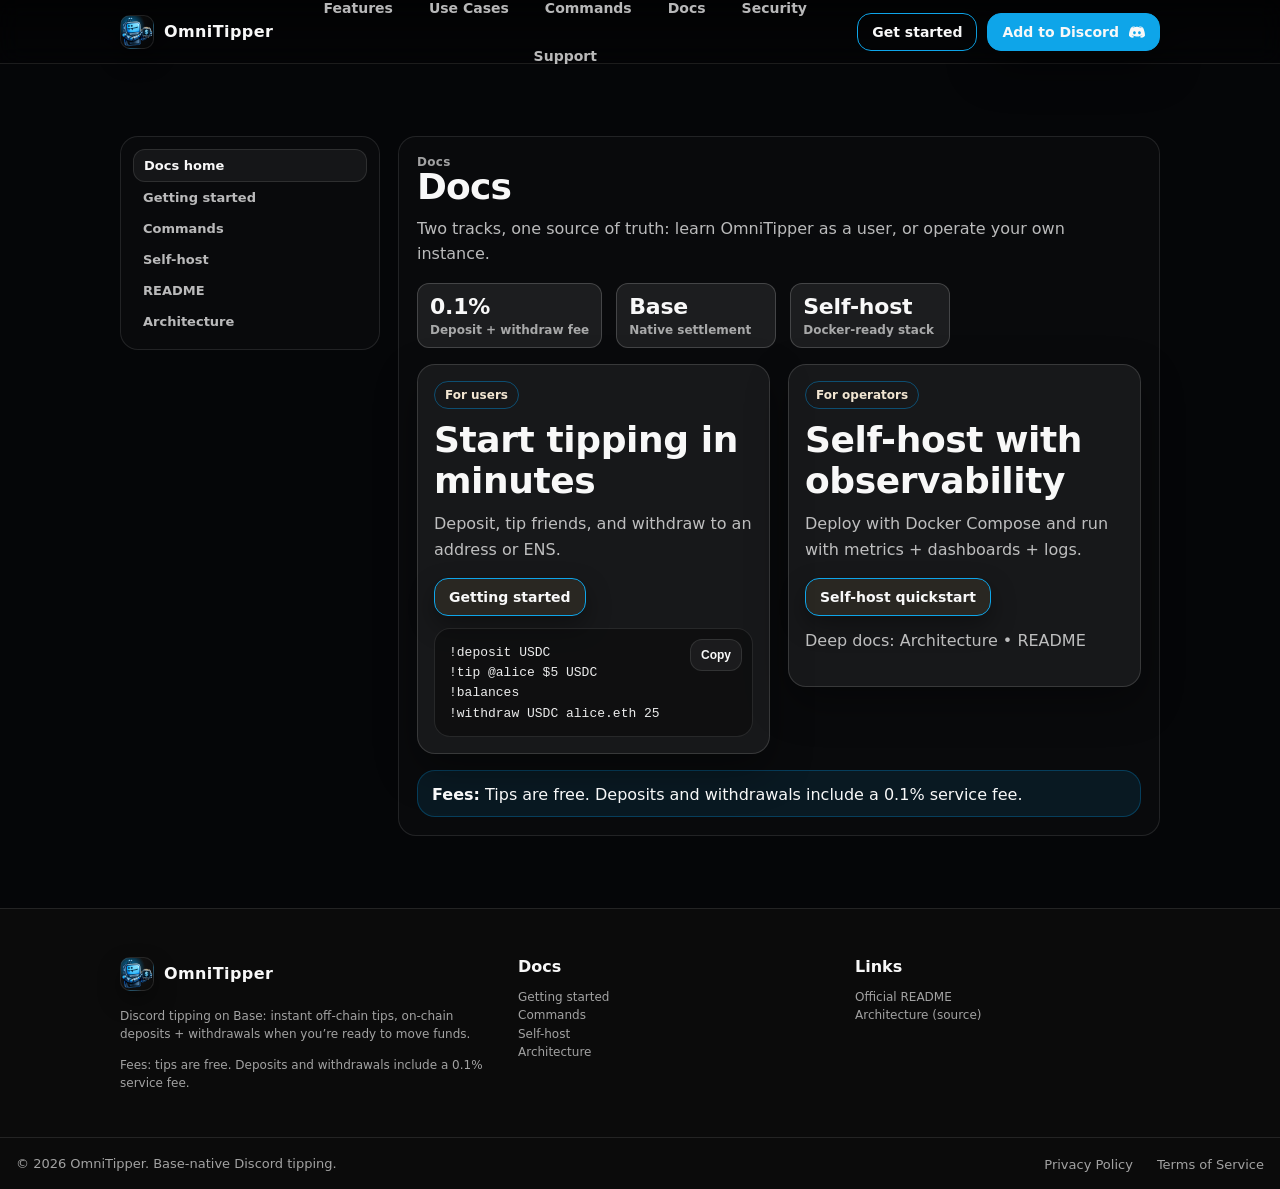
==== docs/index.html @ 0ce95755 "initial commit" ====
<!doctype html>
<html lang="en">
<head>
  <meta charset="utf-8" />
  <meta name="viewport" content="width=device-width,initial-scale=1" />
  <title>Docs • OmniTipper</title>
  <link rel="stylesheet" href="../assets/css/styles.css" />
</head>
<body>
<header class="top-nav">
  <div class="container nav-inner">
    <a class="brand" href="../index.html">
      <div class="brand-mark">
        <img src="../assets/icons/tipper_bot_logo.svg" alt="OmniTipper logo" />
        <span>OmniTipper</span>
      </div>
    </a>
    <button class="hamburger" aria-label="Toggle menu" aria-expanded="false">
      <span></span>
      <span></span>
      <span></span>
    </button>
    <nav class="nav-links" aria-label="Primary">
      <a data-nav href="../features.html">Features</a>
      <a data-nav href="../use-cases.html">Use Cases</a>
      <a data-nav href="../commands.html">Commands</a>
      <a data-nav href="../docs/index.html">Docs</a>
      <a data-nav href="../security.html">Security</a>
      <a data-nav href="../support.html">Support</a>
    </nav>
    <div class="nav-cta">
      <a class="btn ghost" href="../docs/getting-started.html">Get started</a>
      <a class="btn primary" href="../get-on-server.html">Add to Discord
        <span class="btn-icon" aria-hidden="true">
          <svg viewBox="0 0 512 365.467" aria-hidden="true" focusable="false">
            <path d="M378.186 365.028s-15.794-18.865-28.956-35.099c57.473-16.232 79.41-51.77 79.41-51.77-17.989 11.846-35.099 20.182-50.454 25.885-21.938 9.213-42.997 14.917-63.617 18.866-42.118 7.898-80.726 5.703-113.631-.438-25.008-4.827-46.506-11.407-64.494-18.867-10.091-3.947-21.059-8.774-32.027-14.917-1.316-.877-2.633-1.316-3.948-2.193-.877-.438-1.316-.878-1.755-.878-7.898-4.388-12.285-7.458-12.285-7.458s21.06 34.659 76.779 51.331c-13.163 16.673-29.395 35.977-29.395 35.977C36.854 362.395 0 299.218 0 299.218 0 159.263 63.177 45.633 63.177 45.633 126.354-1.311 186.022.005 186.022.005l4.388 5.264C111.439 27.645 75.461 62.305 75.461 62.305s9.653-5.265 25.886-12.285c46.945-20.621 84.236-25.885 99.592-27.64 2.633-.439 4.827-.878 7.458-.878 26.763-3.51 57.036-4.387 88.624-.878 41.68 4.826 86.43 17.111 132.058 41.68 0 0-34.66-32.906-109.244-55.281l6.143-7.019s60.105-1.317 122.844 45.628c0 0 63.178 113.631 63.178 253.585 0-.438-36.854 62.739-133.813 65.81l-.001.001zm-43.874-203.133c-25.006 0-44.75 21.498-44.75 48.262 0 26.763 20.182 48.26 44.75 48.26 25.008 0 44.752-21.497 44.752-48.26 0-26.764-20.182-48.262-44.752-48.262zm-160.135 0c-25.008 0-44.751 21.498-44.751 48.262 0 26.763 20.182 48.26 44.751 48.26 25.007 0 44.75-21.497 44.75-48.26.439-26.763-19.742-48.262-44.75-48.262z" />
          </svg>
        </span>
      </a>
    </div>
  </div>
</header>
<main>
<section class="section">
  <div class="container docs">
    <aside class="sidebar" aria-label="Docs navigation">
      <a class="active" href="index.html">Docs home</a>
<a class="" href="getting-started.html">Getting started</a>
<a class="" href="commands.html">Commands</a>
<a class="" href="self-host.html">Self-host</a>
<a class="" href="readme.html">README</a>
<a class="" href="architecture.html">Architecture</a>
    </aside>

    <article class="doc-body">
      <div class="breadcrumb">Docs</div>
<h1>Docs</h1>
<p>Two tracks, one source of truth: learn OmniTipper as a user, or operate your own instance.</p>

<div class="hero-stats">
  <div class="stat">
    <div class="value">0.1%</div>
    <div class="label">Deposit + withdraw fee</div>
  </div>
  <div class="stat">
    <div class="value">Base</div>
    <div class="label">Native settlement</div>
  </div>
  <div class="stat">
    <div class="value">Self-host</div>
    <div class="label">Docker-ready stack</div>
  </div>
</div>

<div class="split" style="margin-top:16px;">
  <div class="card">
    <span class="tag">For users</span>
    <h2 style="margin:10px 0 10px;">Start tipping in minutes</h2>
    <p>Deposit, tip friends, and withdraw to an address or ENS.</p>
    <a class="btn" href="getting-started.html">Getting started</a>
    <div class="codeblock" style="margin-top:12px;">
      <button class="copy" data-copy="dUserQuick">Copy</button>
      <pre id="dUserQuick">!deposit USDC
!tip @alice $5 USDC
!balances
!withdraw USDC alice.eth 25</pre>
    </div>
  </div>

  <div class="card">
    <span class="tag">For operators</span>
    <h2 style="margin:10px 0 10px;">Self-host with observability</h2>
    <p>Deploy with Docker Compose and run with metrics + dashboards + logs.</p>
    <a class="btn" href="self-host.html">Self-host quickstart</a>
    <p class="small" style="margin-top:12px;">Deep docs: <a href="architecture.html">Architecture</a> • <a href="readme.html">README</a></p>
  </div>
</div>

<div class="notice" style="margin-top:16px;">
  <strong>Fees:</strong> Tips are free. Deposits and withdrawals include a 0.1% service fee.
</div>
    </article>
  </div>
</section>
</main>
<footer class="footer">
  <div class="container footer-grid">
    <div>
      <div class="brand-logo">
        <img src="../assets/icons/tipper_bot_logo.svg" alt="OmniTipper logo" />
        <span>OmniTipper</span>
      </div>
      <p class="small">Discord tipping on Base: instant off-chain tips, on-chain deposits + withdrawals when you’re ready to move funds.</p>
      <p class="small">Fees: tips are free. Deposits and withdrawals include a 0.1% service fee.</p>
    </div>
    <div>
      <h4>Docs</h4>
      <p class="small"><a href="../docs/getting-started.html">Getting started</a><br/>
      <a href="../docs/commands.html">Commands</a><br/>
      <a href="../docs/self-host.html">Self-host</a><br/>
      <a href="../docs/architecture.html">Architecture</a></p>
    </div>
    <div>
      <h4>Links</h4>
      <p class="small">
        <a href="https://omnitipper-7e2078.gitlab.io/README.html" target="_blank" rel="noreferrer">Official README</a><br/>
        <a href="https://omnitipper-7e2078.gitlab.io/ARCHITECTURE.html" target="_blank" rel="noreferrer">Architecture (source)</a>
      </p>
    </div>
  </div>
  <div class="footer-bottom">
    <div class="container" style="display: flex; justify-content: space-between; align-items: center; flex-wrap: wrap; gap: 16px; width: 100%;">
      <p>&copy; 2026 OmniTipper. Base-native Discord tipping.</p>
      <ul class="footer-links">
        <li><a href="#">Privacy Policy</a></li>
        <li><a href="#">Terms of Service</a></li>
      </ul>
    </div>
  </div>
</footer>
<script src="../assets/js/site.js"></script>
</body>
</html>
---- assets/css/styles.css ----
/* OmniTipper v2 site
   Notes: color variables imported from the current site where possible.
*/
:root {
--bg-dark: #050608;
  --bg-darker: #020203;
  --bg-card: rgba(255,255,255,.04);
  --border: rgba(255,255,255,.10);
  --text: #f8f8f8;
  --muted: rgba(255,255,255,.72);
  --muted2: rgba(255,255,255,.62);
  --accent: rgb(14, 165, 233);
  --accent-soft: rgb(2, 132, 199);
  --nav-height: 64px;
  --max: 1040px;
  --radius: 18px;
  --shadow: 0 18px 60px rgba(0,0,0,.55);
  --code-bg: rgba(0,0,0,.35);
}

*,
*::before,
*::after {
  box-sizing: border-box;
}

html, body {
  margin: 0;
  padding: 0;
  scroll-behavior: smooth;
  font-family: system-ui, -apple-system, BlinkMacSystemFont, "SF Pro Text", "Helvetica Neue", Arial, sans-serif;
  background: var(--bg-dark);
  color: var(--text, var(--text-light, #f8f8f8));
}

a { color: inherit; text-decoration: none; }
a:hover { text-decoration: underline; text-decoration-color: rgba(255,255,255,.35); }

.container {
  width: min(var(--max), calc(100% - 40px));
  margin: 0 auto;
}

.top-nav {
  position: sticky;
  top: 0;
  z-index: 50;
  height: var(--nav-height);
  background: linear-gradient(to bottom, rgba(0,0,0,.55), rgba(0,0,0,.20));
  backdrop-filter: blur(12px);
  border-bottom: 1px solid var(--border);
}

.nav-inner {
  height: 100%;
  display: flex;
  align-items: center;
  justify-content: space-between;
  gap: 16px;
}

.brand {
  display: flex;
  align-items: center;
  gap: 10px;
  font-weight: 700;
  letter-spacing: .4px;
}

.footer .brand-logo {
  display: flex;
  align-items: center;
  gap: 10px;
  margin-bottom: 16px;
}

.brand-mark {
  display: inline-flex;
  align-items: center;
  gap: 10px;
}

.footer .brand-logo img {
  width: 34px;
  height: 34px;
  border-radius: 10px;
  background: radial-gradient(circle at 30% 30%, var(--accent-soft), rgba(255,255,255,.03) 45%, rgba(0,0,0,.0));
  border: 1px solid var(--border);
  box-shadow: 0 10px 22px rgba(0,0,0,.35);
}

.footer .brand-logo span {
  font-weight: 700;
  font-size: 16px;
  color: var(--text);
  letter-spacing: .4px;
}

.footer-bottom {
  border-top: 1px solid var(--border);
  padding: 20px 0;
  margin-top: 32px;
}

.footer-bottom p {
  margin: 0;
  font-size: 13px;
  color: var(--muted2);
}

.footer-links {
  display: flex;
  gap: 24px;
  list-style: none;
  margin: 0;
  padding: 0;
  align-items: center;
}

.footer-links li {
  margin: 0;
}

.footer-links a {
  font-size: 13px;
  color: var(--muted2);
  text-decoration: none;
  transition: color 0.2s ease;
}

.footer-links a:hover {
  color: var(--text);
  text-decoration: none;
}

@media (max-width: 900px) {
  .footer-grid { 
    grid-template-columns: 1fr; 
    gap: 24px;
  }
  
  .footer-bottom .container > div {
    flex-direction: column !important;
    align-items: flex-start !important;
    gap: 16px !important;
  }
  
  .footer-links {
    flex-wrap: wrap;
    gap: 16px;
  }
}

@media (max-width: 600px) {
  .footer {
    padding: 32px 0 0;
  }
  
  .footer-grid {
    gap: 20px;
  }
  
  .footer-links {
    flex-direction: column;
    align-items: flex-start;
    gap: 12px;
  }
}

.brand-mark img {
  width: 34px;
  height: 34px;
  border-radius: 10px;
  background: radial-gradient(circle at 30% 30%, var(--accent-soft), rgba(255,255,255,.03) 45%, rgba(0,0,0,.0));
  border: 1px solid var(--border);
  box-shadow: 0 10px 22px rgba(0,0,0,.35);
  display: block;
}

.nav-links {
  display: flex;
  gap: 16px;
  align-items: center;
  flex-wrap: wrap;
  flex: 1;
  justify-content: center;
}

.nav-links a {
  padding: 8px 10px;
  border-radius: 10px;
  color: var(--muted);
  font-weight: 600;
  font-size: 14px;
}

.nav-links a.active {
  color: var(--text);
  background: rgba(255,255,255,.04);
  border: 1px solid var(--border);
  text-decoration: none;
}

.nav-cta {
  display: flex;
  gap: 10px;
  align-items: center;
  margin-left: auto;
}

.hamburger {
  display: none;
  flex-direction: column;
  gap: 5px;
  background: transparent;
  border: none;
  cursor: pointer;
  padding: 8px;
  z-index: 60;
}

.hamburger span {
  display: block;
  width: 24px;
  height: 2px;
  background: var(--text);
  border-radius: 2px;
  transition: all 0.3s ease;
}

.hamburger.active span:nth-child(1) {
  transform: rotate(45deg) translate(7px, 7px);
}

.hamburger.active span:nth-child(2) {
  opacity: 0;
}

.hamburger.active span:nth-child(3) {
  transform: rotate(-45deg) translate(7px, -7px);
}

@media (max-width: 900px) {
  .hamburger {
    display: flex;
  }

  .nav-links,
  .nav-cta {
    display: none;
  }

  .nav-links.mobile-open,
  .nav-cta.mobile-open {
    display: flex;
  }

  .nav-links.mobile-open {
    position: fixed;
    top: var(--nav-height);
    left: 0;
    right: 0;
    flex-direction: column;
    background: rgba(5, 6, 8, 0.98);
    backdrop-filter: blur(16px);
    border-bottom: 1px solid var(--border);
    padding: 16px;
    gap: 8px;
    box-shadow: 0 8px 24px rgba(0, 0, 0, 0.5);
    align-items: stretch;
    justify-content: flex-start;
  }

  .nav-links.mobile-open a {
    width: 100%;
    text-align: left;
    padding: 12px 16px;
  }

  .nav-cta.mobile-open {
    position: fixed;
    top: calc(var(--nav-height) + 276px);
    left: 0;
    right: 0;
    flex-direction: column;
    background: rgba(5, 6, 8, 0.98);
    backdrop-filter: blur(16px);
    border-bottom: 1px solid var(--border);
    padding: 10px;
    gap: 10px;
    box-shadow: 0 8px 24px rgba(0, 0, 0, 0.5);
    margin-left: 0;
  }

  .nav-cta.mobile-open .btn {
    width: 100%;
    justify-content: center;
  }
}

.btn {
  display: inline-flex;
  align-items: center;
  justify-content: center;
  gap: 10px;
  padding: 10px 14px;
  border-radius: 14px;
  border: 1px solid var(--accent);
  background: rgba(197,164,109,.10);
  color: var(--text);
  font-weight: 700;
  font-size: 14px;
  text-decoration: none;
  cursor: pointer;
  user-select: none;
  box-shadow: 0 10px 24px rgba(0,0,0,.35);
}

.btn-icon {
  display: inline-flex;
  align-items: center;
}

.btn-icon svg {
  width: 16px;
  height: 16px;
  fill: currentColor;
}

.btn:hover {
  text-decoration: none;
  border-color: var(--accent);
  background: rgba(197,164,109,.12);
}

.btn.primary {
  border-color: var(--accent);
  background: var(--accent);
  color: var(--text);
  box-shadow: 0 18px 42px rgba(0,0,0,.45);
}

.btn.ghost {
  background: transparent;
  border-color: var(--accent);
  box-shadow: none;
}

.btn:focus-visible {
  outline: 2px solid rgba(197,164,109,.65);
  outline-offset: 2px;
}

.hero {
  padding: 64px 0 24px;
  position: relative;
  overflow: hidden;
}

.hero::after {
  content: "";
  position: absolute;
  inset: -160px -120px auto -120px;
  height: 200%;
  background: radial-gradient(circle at 20% 30%, rgba(14,165,233,.30), transparent 62%),
              radial-gradient(circle at 75% 25%, rgba(4, 132, 199, 0.12), transparent 58%);
  pointer-events: none;
}

.hero-grid {
  display: grid;
  grid-template-columns: 1.25fr .75fr;
  gap: 28px;
  align-items: start;
}

@media (max-width: 900px) {
  .hero-grid { grid-template-columns: 1fr; }
}

.h-eyebrow {
  display: inline-flex;
  align-items: center;
  gap: 10px;
  padding: 8px 12px;
  border: 1px solid var(--border);
  border-radius: 999px;
  color: var(--muted);
  background: rgba(255,255,255,.03);
  font-weight: 700;
  font-size: 13px;
}

h1 {
  margin: 14px 0 10px;
  font-size: clamp(36px, 5.2vw, 64px);
  line-height: 1.02;
  letter-spacing: -0.8px;
}

.lede {
  margin: 0;
  color: var(--muted);
  font-size: 18px;
  line-height: 1.55;
  max-width: 62ch;
}

.hero-stats {
  display: flex;
  flex-wrap: wrap;
  gap: 14px;
  margin: 16px 0 8px;
}

.hero-stats .stat {
  border: 1px solid rgba(255,255,255,.18);
  background: rgba(255,255,255,.08);
  border-radius: 12px;
  padding: 10px 12px;
  min-width: 160px;
}

.hero-stats .stat .value {
  font-size: 22px;
  font-weight: 800;
  letter-spacing: -0.2px;
}

.hero-stats .stat .label {
  margin-top: 4px;
  font-size: 12px;
  color: var(--muted2);
  font-weight: 700;
}

.bullets {
  margin: 18px 0 0;
  padding: 0;
  list-style: none;
  display: grid;
  gap: 10px;
}

.bullets li {
  display: flex;
  gap: 10px;
  align-items: flex-start;
  color: var(--muted);
  line-height: 1.35;
}

.bullets svg {
  margin-top: 2px;
  flex: 0 0 auto;
  color: var(--accent);
}

.hero-card {
  border: 1px solid var(--border);
  background: rgba(255,255,255,.03);
  border-radius: var(--radius);
  padding: 18px;
  box-shadow: var(--shadow);
}

.kpi {
  display: grid;
  grid-template-columns: 1fr 1fr;
  gap: 10px;
}

.kpi .item {
  border: 1px solid var(--border);
  border-radius: 14px;
  padding: 12px;
  background: rgba(0,0,0,.20);
}

.kpi .big {
  font-size: 18px;
  font-weight: 900;
}

.kpi .small {
  margin-top: 4px;
  color: var(--muted2);
  font-weight: 700;
  font-size: 12px;
}

.section {
  padding: 72px 0;
}

.section h2 {
  margin: 0 0 10px;
  font-size: clamp(26px, 3.2vw, 36px);
  letter-spacing: -0.4px;
}

.section p {
  margin: 0 0 16px;
  color: var(--muted);
  line-height: 1.6;
  font-size: 16px;
}

.grid {
  display: grid;
  grid-template-columns: repeat(3, 1fr);
  gap: 24px;
}

@media (max-width: 900px) {
  .grid { grid-template-columns: 1fr; }
}

.card {
  border: 1px solid rgba(255,255,255,.14);
  background: rgba(255,255,255,.06);
  border-radius: var(--radius);
  padding: 16px;
  box-shadow: 0 16px 40px rgba(0,0,0,.35);
}

.card h3 {
  margin: 0 0 8px;
  font-size: 16px;
}

.tag {
  display: inline-flex;
  align-items: center;
  gap: 8px;
  padding: 6px 10px;
  border-radius: 999px;
  border: 1px solid rgba(4, 132, 199, 0.5);
  color: #f2e6d2;
  font-size: 12px;
  font-weight: 800;
}

.split {
  display: grid;
  grid-template-columns: 1fr 1fr;
  gap: 18px;
  align-items: start;
}

@media (max-width: 900px) {
  .split { grid-template-columns: 1fr; }
}

.codeblock {
  position: relative;
  border: 1px solid var(--border);
  background: var(--code-bg);
  border-radius: 16px;
  padding: 14px 14px 12px;
  overflow-x: auto;
}

.codeblock pre {
  margin: 0;
  font-family: ui-monospace, SFMono-Regular, Menlo, Monaco, Consolas, "Liberation Mono", "Courier New", monospace;
  font-size: 13px;
  line-height: 1.55;
  color: rgba(255,255,255,.92);
}

.copy {
  position: absolute;
  top: 10px;
  right: 10px;
  padding: 8px 10px;
  border-radius: 12px;
  border: 1px solid var(--border);
  background: rgba(255,255,255,.05);
  color: var(--text);
  font-weight: 800;
  font-size: 12px;
  cursor: pointer;
}

.copy:hover {
  border-color: rgba(255,255,255,.20);
}

.notice {
  border: 1px solid rgba(2,132,199,.35);
  background: rgba(14,165,233,.10);
  border-radius: 18px;
  padding: 14px 14px 12px;
}

.notice strong {
  color: var(--text);
}

.docs {
  display: grid;
  grid-template-columns: 260px 1fr;
  gap: 18px;
  align-items: start;
}

@media (max-width: 900px) {
  .docs { grid-template-columns: 1fr; }
}

.sidebar {
  position: sticky;
  top: calc(var(--nav-height) + 14px);
  border: 1px solid var(--border);
  border-radius: var(--radius);
  background: rgba(255,255,255,.02);
  padding: 12px;
}

.sidebar a {
  display: block;
  padding: 8px 10px;
  border-radius: 12px;
  color: var(--muted);
  font-weight: 700;
  font-size: 13px;
}

.sidebar a.active {
  color: var(--text);
  background: rgba(255,255,255,.05);
  border: 1px solid var(--border);
  text-decoration: none;
}

.doc-body {
  border: 1px solid var(--border);
  border-radius: var(--radius);
  background: rgba(255,255,255,.02);
  padding: 18px;
}

.doc-body h1 {
  font-size: 36px;
  margin-top: 0;
}

.doc-body h2 {
  margin-top: 28px;
}

.doc-body code {
  background: rgba(255,255,255,.06);
  padding: 2px 6px;
  border-radius: 8px;
  border: 1px solid rgba(255,255,255,.10);
}

.breadcrumb {
  color: var(--muted2);
  font-weight: 800;
  font-size: 12px;
  letter-spacing: .3px;
}

.footer {
  border-top: 1px solid var(--border);
  padding: 48px 0 0;
  color: var(--muted2);
  background: #0b0b0b;
}

.footer-grid {
  display: grid;
  grid-template-columns: 1.2fr 1fr 1fr;
  gap: 32px;
  margin-bottom: 32px;
}

.footer .brand-logo {
  display: flex;
  align-items: center;
  gap: 10px;
  margin-bottom: 16px;
}

.footer .brand-logo img {
  width: 34px;
  height: 34px;
  border-radius: 10px;
  background: radial-gradient(circle at 30% 30%, var(--accent-soft), rgba(255,255,255,.03) 45%, rgba(0,0,0,.0));
  border: 1px solid var(--border);
  box-shadow: 0 10px 22px rgba(0,0,0,.35);
}

.footer .brand-logo span {
  font-weight: 700;
  font-size: 16px;
  color: var(--text);
  letter-spacing: .4px;
}

.footer-bottom {
  border-top: 1px solid var(--border);
  padding: 1rem;
  margin-top: 32px;
}

.footer-bottom p {
  margin: 0;
  font-size: 13px;
  color: var(--muted2);
}

.footer-links {
  display: flex;
  gap: 24px;
  list-style: none;
  margin: 0;
  padding: 0;
  align-items: center;
}

.footer-links li {
  margin: 0;
}

.footer-links a {
  font-size: 13px;
  color: var(--muted2);
  text-decoration: none;
  transition: color 0.2s ease;
}

.footer-links a:hover {
  color: var(--text);
  text-decoration: none;
}

@media (max-width: 900px) {
  .footer-grid { 
    grid-template-columns: 1fr; 
    gap: 24px;
  }
  
  .footer-bottom .container > div {
    flex-direction: column !important;
    align-items: flex-start !important;
    gap: 16px !important;
  }
  
  .footer-links {
    flex-wrap: wrap;
    gap: 16px;
  }
}

@media (max-width: 600px) {
  .footer {
    padding: 32px 0 0;
  }
  
  .footer-grid {
    gap: 20px;
  }
  
  .footer-links {
    flex-direction: column;
    align-items: flex-start;
    gap: 12px;
  }
}

.footer h4 {
  margin: 0 0 10px;
  color: var(--text);
}

.footer a {
  color: var(--muted2);
}

.small {
  color: var(--muted2);
  font-size: 12px;
  line-height: 1.55;
}
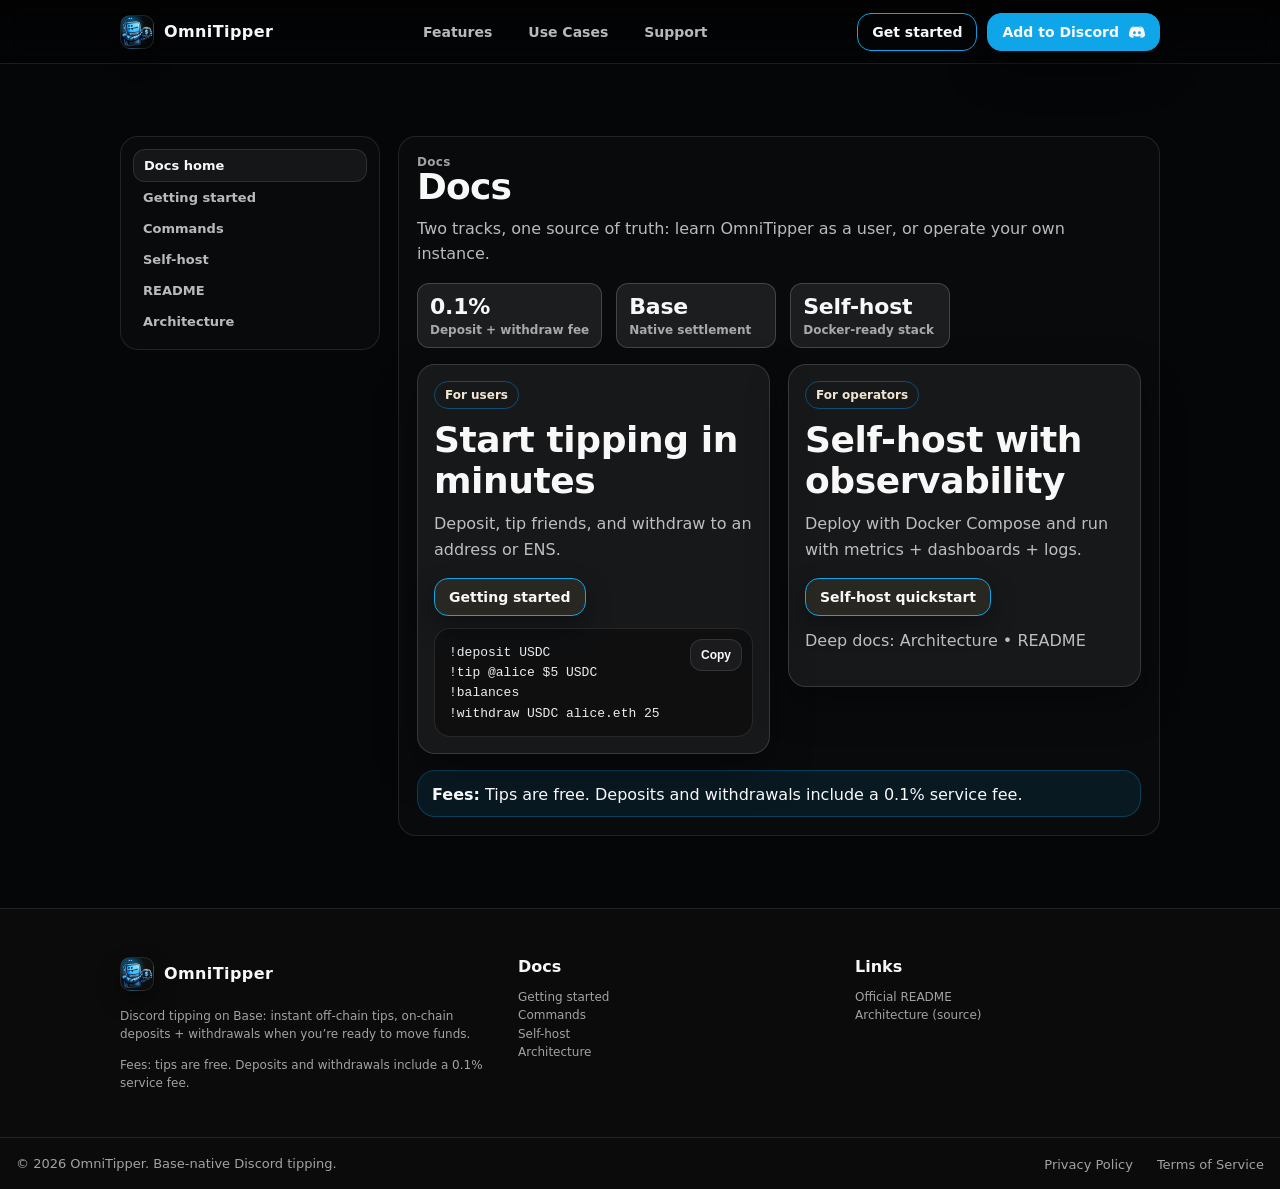
==== commit 5633a2f4: "diwitty changes" ====
--- a/docs/index.html
+++ b/docs/index.html
@@ -23,9 +23,6 @@
     <nav class="nav-links" aria-label="Primary">
       <a data-nav href="../features.html">Features</a>
       <a data-nav href="../use-cases.html">Use Cases</a>
-      <a data-nav href="../commands.html">Commands</a>
-      <a data-nav href="../docs/index.html">Docs</a>
-      <a data-nav href="../security.html">Security</a>
       <a data-nav href="../support.html">Support</a>
     </nav>
     <div class="nav-cta">
--- a/assets/css/styles.css
+++ b/assets/css/styles.css
@@ -357,7 +357,7 @@
   overflow: hidden;
 }
 
-.hero::after {
+.hero::before {
   content: "";
   position: absolute;
   inset: -160px -120px auto -120px;
